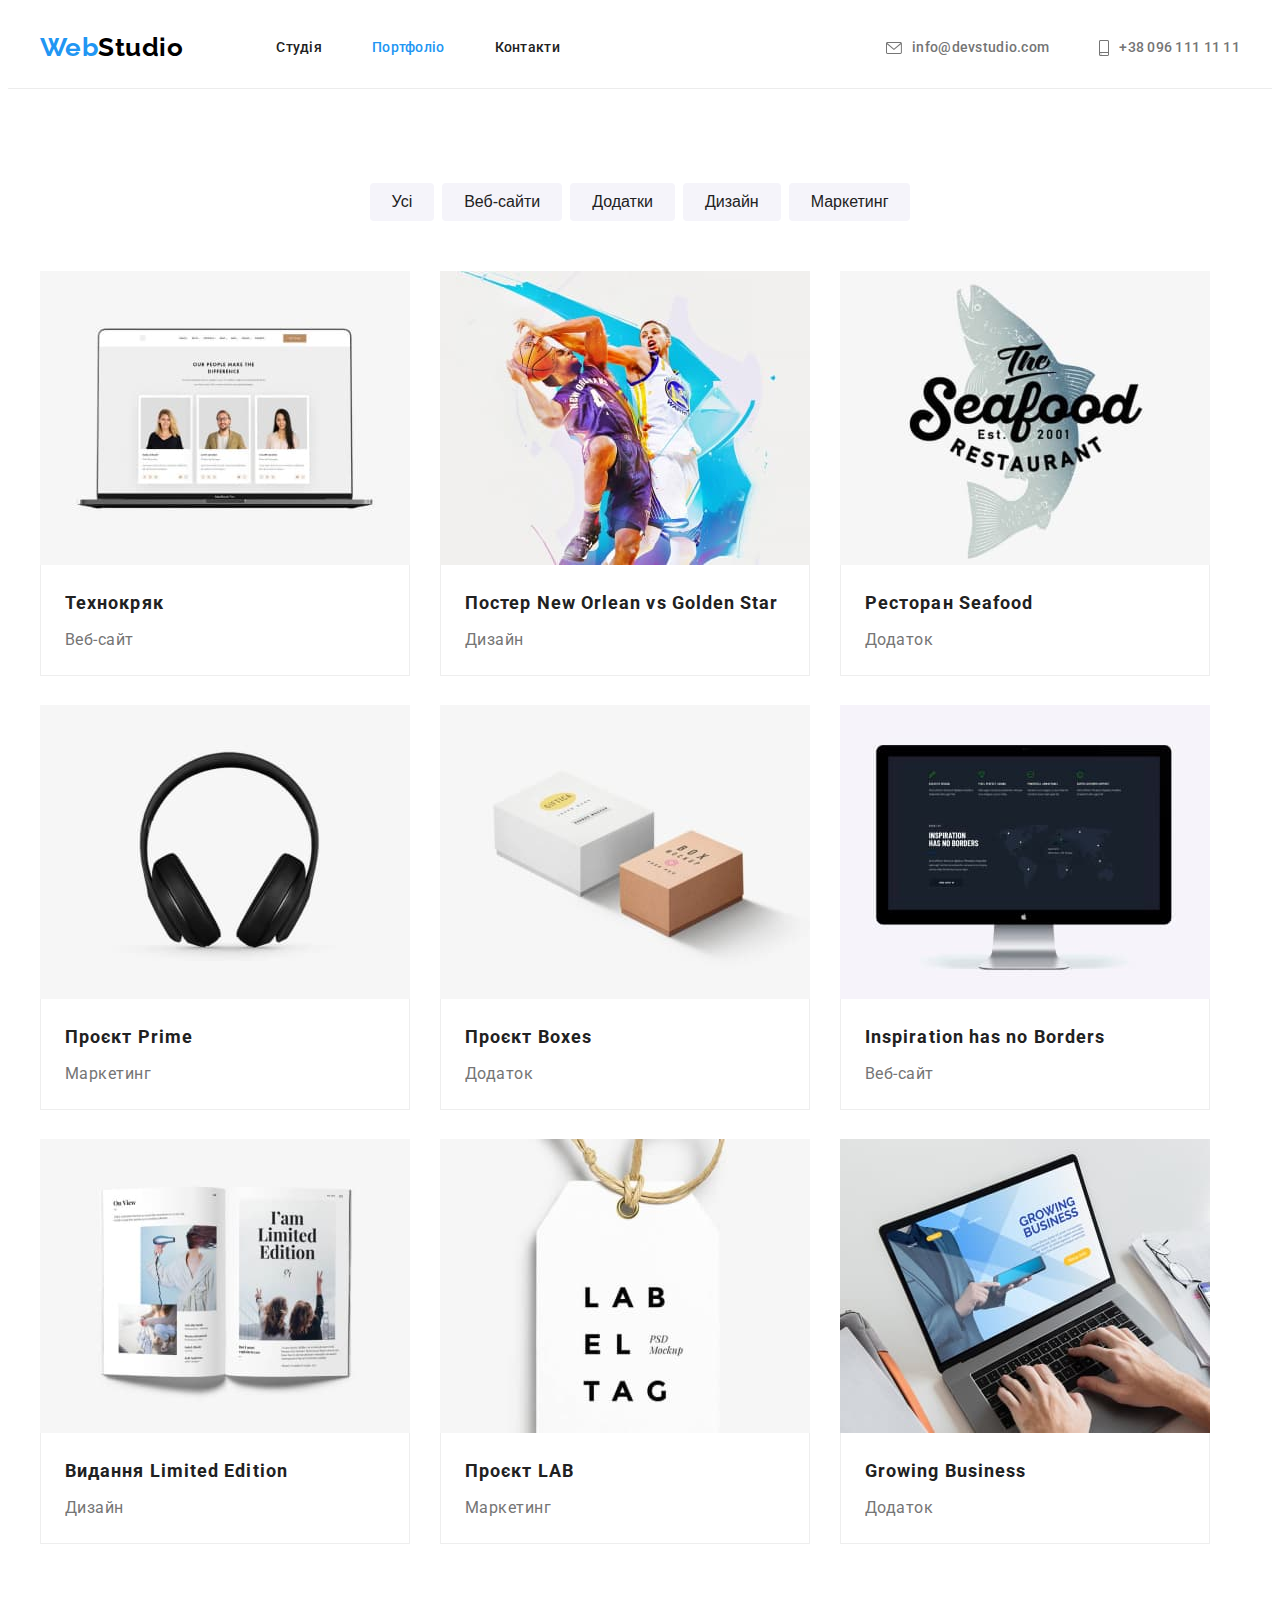
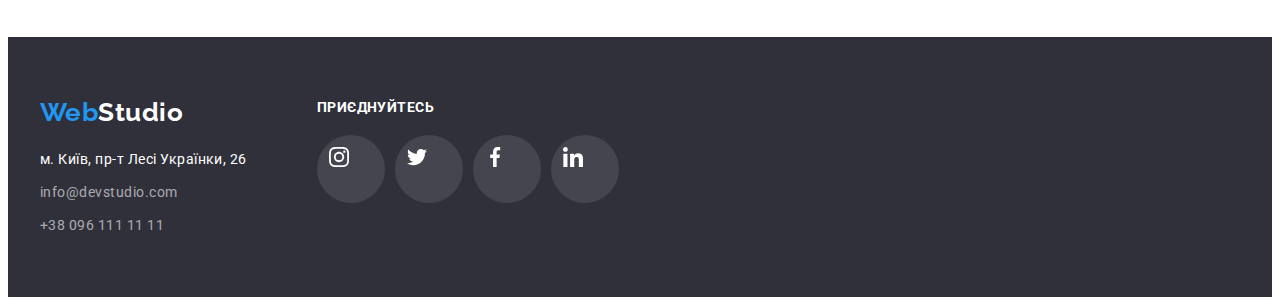
==== portfolio.html @ a913b35a "Add previous files" ====
<!DOCTYPE html>
<html lang="uk">
  <head>
    <meta charset="utf-8" />
    <meta http-equiv="x-ua-compatible" content="ie=edge" />
    <meta name="viewport" content="width=device-width, initial-scale=1.0" />
    <title>Портфоліо</title>
    <link
      rel="stylesheet"
      href="https://cdnjs.cloudflare.com/ajax/libs/modern-normalize/1.1.0/modern-normalize.min.css"
      integrity="sha512-wpPYUAdjBVSE4KJnH1VR1HeZfpl1ub8YT/NKx4PuQ5NmX2tKuGu6U/JRp5y+Y8XG2tV+wKQpNHVUX03MfMFn9Q=="
      crossorigin="anonymous"
      referrerpolicy="no-referrer"
    />
    <link rel="stylesheet" href="./css/styles.css" />
    <link rel="preconnect" href="https://fonts.googleapis.com" />
    <link rel="preconnect" href="https://fonts.gstatic.com" crossorigin />
    <link
      href="https://fonts.googleapis.com/css2?family=Raleway:wght@700&family=Roboto:wght@400;500;700;900&display=swap"
      rel="stylesheet"
    />
  </head>
  <body>
    <header class="page-header">
      <div class="container nav-container">
        <nav class="main-nav">
          <a href="./index.html" class="header-logo link"><span class="accent">Web</span>Studio</a>
          <ul class="list nav-list">
            <li class="item"><a href="./index.html" class="nav-link link">Студія</a></li>
            <li class="item">
              <a href="./portfolio.html" class="nav-link link current">Портфоліо</a>
            </li>
            <li class="item"><a href="" class="nav-link link">Контакти</a></li>
          </ul>
        </nav>
        <ul class="list contact-list">
          <li class="item">
            <a href="mailto:info@devstudio.com" class="nav-link link">
              <svg class="nav-icon" width="16" height="12">
                <use href="./images/symbol-defs.svg#email-icon"></use>
              </svg>
              info@devstudio.com
            </a>
          </li>
          <li class="item">
            <a href="tel:+380961111111" class="nav-link link">
              <svg class="nav-icon" width="10" height="16">
                <use href="./images/symbol-defs.svg#tel-icon"></use>
              </svg>
              +38 096 111 11 11</a
            >
          </li>
        </ul>
      </div>
    </header>

    <main>
      <!-- Portfolio -->
      <section class="portfolio section">
        <div class="container">
          <h1 class="visually-hidden">Портфоліо</h1>
          <ul class="list filter-list">
            <li class="item"><button type="button" class="filter-btn">Усі</button></li>
            <li class="item"><button type="button" class="filter-btn">Веб-сайти</button></li>
            <li class="item"><button type="button" class="filter-btn">Додатки</button></li>
            <li class="item"><button type="button" class="filter-btn">Дизайн</button></li>
            <li class="item"><button type="button" class="filter-btn">Маркетинг</button></li>
          </ul>
          <ul class="list portfolio-list">
            <li class="card">
              <a href="" class="link">
                <img
                  class="portfolio-image"
                  src="./images/img-portfolio-1.jpg"
                  alt="Сторінка сайту Технокряк"
                  width="370"
                  height="294"
                />
                <div class="card-text">
                  <h2 class="portfolio-title">Технокряк</h2>
                  <p class="portfolio-text">Веб-сайт</p>
                </div>
              </a>
            </li>
            <li class="card">
              <a href="" class="link">
                <img
                  class="portfolio-image"
                  src="./images/img-portfolio-2.jpg"
                  alt="Постер"
                  width="370"
                  height="294"
                />
                <div class="card-text">
                  <h2 class="portfolio-title">
                    Постер <span lang="en">New Orlean vs Golden Star</span>
                  </h2>
                  <p class="portfolio-text">Дизайн</p>
                </div>
              </a>
            </li>
            <li class="card">
              <a href="" class="link">
                <img
                  class="portfolio-image"
                  src="./images/img-portfolio-3.jpg"
                  alt="Ресторан логотип"
                  width="370"
                  height="294"
                />
                <div class="card-text">
                  <h2 class="portfolio-title">Ресторан <span lang="en">Seafood</span></h2>
                  <p class="portfolio-text">Додаток</p>
                </div>
              </a>
            </li>
            <li class="card">
              <a href="" class="link">
                <img
                  class="portfolio-image"
                  src="./images/img-portfolio-4.jpg"
                  alt="Навушники"
                  width="370"
                  height="294"
                />
                <div class="card-text">
                  <h2 class="portfolio-title">Проєкт <span lang="en">Prime</span></h2>
                  <p class="portfolio-text">Маркетинг</p>
                </div>
              </a>
            </li>
            <li class="card">
              <a href="" class="link">
                <img
                  class="portfolio-image"
                  src="./images/img-portfolio-5.jpg"
                  alt="Дві коробки"
                  width="370"
                  height="294"
                />
                <div class="card-text">
                  <h2 class="portfolio-title">Проєкт <span lang="en">Boxes</span></h2>
                  <p class="portfolio-text">Додаток</p>
                </div>
              </a>
            </li>
            <li class="card">
              <a href="" class="link">
                <img
                  class="portfolio-image"
                  src="./images/img-portfolio-6.jpg"
                  alt="Сторінка сайту"
                  width="370"
                  height="294"
                />
                <div class="card-text">
                  <h2 lang="en" class="portfolio-title">Inspiration has no Borders</h2>
                  <p class="portfolio-text">Веб-сайт</p>
                </div>
              </a>
            </li>
            <li class="card">
              <a href="" class="link">
                <img
                  class="portfolio-image"
                  src="./images/img-portfolio-7.jpg"
                  alt="Розворот журналу"
                  width="370"
                  height="294"
                />
                <div class="card-text">
                  <h2 class="portfolio-title">Видання <span lang="en">Limited Edition</span></h2>
                  <p class="portfolio-text">Дизайн</p>
                </div>
              </a>
            </li>
            <li class="card">
              <a href="" class="link">
                <img
                  class="portfolio-image"
                  src="./images/img-portfolio-8.jpg"
                  alt="Бірка Лаб"
                  width="370"
                  height="294"
                />
                <div class="card-text">
                  <h2 class="portfolio-title">Проєкт <span lang="en">LAB</span></h2>
                  <p class="portfolio-text">Маркетинг</p>
                </div>
              </a>
            </li>
            <li class="card">
              <a href="" class="link">
                <img
                  class="portfolio-image"
                  src="./images/img-portfolio-9.jpg"
                  alt="Сторінка додатку"
                  width="370"
                  height="294"
                />
                <div class="card-text">
                  <h2 lang="en" class="portfolio-title">Growing Business</h2>
                  <p class="portfolio-text">Додаток</p>
                </div>
              </a>
            </li>
          </ul>
        </div>
      </section>
    </main>
    <!-- Footer -->
    <footer class="footer">
      <div class="container">
        <div class="adress-container">
          <a href="./index.html" class="footer-logo link"><span class="accent">Web</span>Studio</a>
          <address class="address-list">
            <ul class="list">
              <li class="item">
                <a
                  href="https://goo.gl/maps/oFrESirGFiArBrEv5"
                  target="_blank"
                  rel="noopener noreferrer"
                  class="address-link link"
                  >м. Київ, пр-т Лесі Українки, 26</a
                >
              </li>
              <li class="item">
                <a href="mailto:info@devstudio.com" class="contact-link link">info@devstudio.com</a>
              </li>
              <li class="item">
                <a href="tel:+380961111111" class="contact-link link">+38 096 111 11 11</a>
              </li>
            </ul>
          </address>
        </div>
        <div>
          <strong class="join">Приєднуйтесь</strong>
          <ul class="list social-list">
            <li class="item">
              <a class="social-link" href=""
                ><svg class="icon join-icon" width="20" height="20">
                  <use href="./images/symbol-defs.svg#icon-instagram"></use>
                </svg>
              </a>
            </li>
            <li class="item">
              <a class="social-link" href=""
                ><svg class="icon join-icon" width="20" height="20">
                  <use href="./images/symbol-defs.svg#icon-twitter"></use>
                </svg>
              </a>
            </li>
            <li class="item">
              <a class="social-link" href=""
                ><svg class="icon join-icon" width="20" height="20">
                  <use href="./images/symbol-defs.svg#icon-facebook"></use>
                </svg>
              </a>
            </li>
            <li class="item">
              <a class="social-link" href=""
                ><svg class="icon join-icon" width="20" height="20">
                  <use href="./images/symbol-defs.svg#icon-linkedin"></use>
                </svg>
              </a>
            </li>
          </ul>
        </div>
      </div>
    </footer>
  </body>
</html>
---- css/styles.css ----
:root {
  --primary-white-color: #ffffff;
  --primary-text-color: #212121;
  --secondary-text-color: #757575;
  --accent-color: #2196f3;
  --primary-background-color: #2f303a;
  --secondary-background-color: #f5f4fa;
  --icon-color: #afb1b8;
}

/* * {
  outline: 1px solid tomato;
} */

body {
  color: var(--primary-text-color);
  background-color: var(--primary-white-color);

  font-family: 'Roboto', sans-serif;
  letter-spacing: 0.03em;
}

h1,
h2,
h3,
h4,
h5,
h6 {
  margin: 0;
}

.link {
  text-decoration: none;
}

.list {
  list-style: none;
  padding: 0;
  margin: 0;
}

.visually-hidden {
  position: absolute;
  width: 1px;
  height: 1px;
  margin: -1px;
  border: 0;
  padding: 0;

  white-space: nowrap;
  clip-path: inset(100%);
  clip: rect(0 0 0 0);
  overflow: hidden;
}

.container {
  width: 1200px;
  margin-left: auto;
  margin-right: auto;
  padding-left: 15px;
  padding-right: 15px;
}

/* Logo */

.header-logo {
  color: #000000;

  font-family: 'Raleway';
  font-weight: 700;
  font-size: 26px;
  line-height: 1.2;
}

.accent {
  color: var(--accent-color);
}

/* Navigation */

.page-header {
  border-bottom: 1px solid #ececec;
}

.nav-container {
  display: flex;
  align-items: center;
}

.main-nav {
  display: flex;
  align-items: center;
}

.nav-list {
  display: flex;
  margin-left: 93px;
}

.nav-list .item + .item {
  margin-left: 50px;
}

.contact-list {
  display: flex;
  margin-left: auto;
}

.contact-list .item + .item {
  margin-left: 50px;
}

.contact-list .link {
  color: var(--secondary-text-color);
}
.nav-icon {
  padding: 0;
  fill: currentColor;
  align-items: center;
  margin-right: 10px;
}

.nav-link {
  display: flex;
  align-items: center;
  padding-top: 32px;
  padding-bottom: 32px;

  color: var(--primary-text-color);
  font-weight: 500;
  font-size: 14px;
  line-height: 1.14;
  letter-spacing: 0.02em;
}

.nav-link:hover,
.nav-link:focus {
  color: var(--accent-color);
}

.nav-link.current {
  color: var(--accent-color);
}

/* Hero */

.hero-section {
  max-width: 1600px;
  margin-left: auto;
  margin-right: auto;
  background-color: #c4c4c4;
  background-image: linear-gradient(rgba(47, 48, 58, 0.4), rgba(47, 48, 58, 0.4)),
    url('../images/hero-background.jpg');
  background-repeat: no-repeat;
  color: var(--primary-white-color);

  text-align: center;
}

.hero-container {
  padding: 200px 250px;

  text-align: center;
}

.hero-title {
  margin-bottom: 30px;

  font-weight: 900;
  font-size: 44px;
  line-height: 1.36;
  letter-spacing: 0.06em;
  text-transform: uppercase;
}

.hero-btn {
  display: inline-block;
  padding: 10px 32px;

  background-color: var(--accent-color);
  color: inherit;
  border: none;
  border-radius: 4px;

  font-weight: 700;
  font-size: 16px;
  line-height: 1.9;
  letter-spacing: 0.06em;

  cursor: pointer;
}

/* Section */

.section {
  padding-top: 94px;
  padding-bottom: 94px;
}

.section.no-padding {
  padding-top: 0;
}

.section-title {
  margin-bottom: 50px;

  color: var(--primary-text-color);

  font-size: 36px;
  line-height: 1.17;
  text-align: center;
}

/* Features */

.features-container {
  display: flex;
}

.features-container .thumb {
  display: flex;
  padding: 25px 100px;
  margin-bottom: 30px;

  width: 270px;
  height: 120px;
  background-color: var(--secondary-background-color);
  border-radius: 4px;
}

.features-container .item {
  width: calc((100% - 90px) / 4);
}

.features-container .item + .item {
  margin-left: 30px;
}

.features-title {
  margin-bottom: 10px;
  color: var(--primary-text-color);

  font-size: 14px;
  line-height: 1.14;
  text-transform: uppercase;
}

.features-text {
  margin: 0;

  color: var(--secondary-text-color);

  font-size: 14px;
  line-height: 1.7;
}

/* Work */

.work-list {
  display: flex;
}

.work-list .item {
}

.work-list .item + .item {
  margin-left: 30px;
}

.work-image {
  display: block;
}

/* Team */

.team.section {
  background-color: var(--secondary-background-color);
}

.team-list {
  display: flex;

  text-align: center;
}

.team-list > .item {
  border-radius: 0 0 4px 4px;
  box-shadow: 0px 1px 3px rgba(0, 0, 0, 0.12), 0px 1px 1px rgba(0, 0, 0, 0.14),
    0px 2px 1px rgba(0, 0, 0, 0.2);
  background-color: var(--primary-white-color);
}

.team-list .item:not(:last-child) {
  margin-right: 30px;
}

.team-image {
  display: block;
  margin-bottom: 30px;
}

.team-name {
  margin-bottom: 10px;

  color: var(--primary-text-color);

  font-weight: 500;
  font-size: 16px;
  line-height: 1.17;
}

.team-position {
  margin: 0;
  color: var(--secondary-text-color);

  font-size: 16px;
  line-height: 1.2;
}
.social-list {
  display: flex;
  margin: 16px 32px 30px 32px;
}
.social-list .item:not(:last-child) {
  margin-right: 10px;
}

.social-link {
  display: block;
  padding: 12px;

  width: 44px;
  height: 44px;
  border-radius: 50%;
}
.social-link .icon {
  fill: var(--icon-color);
}
.social-link:hover,
.social-link:focus {
  background-color: var(--accent-color);
}

.social-link:hover .icon,
.social-link:focus .icon {
  fill: var(--primary-white-color);
}

/* Clients */

.clients .list {
  display: flex;
}
.clients .item:not(:last-child) {
  margin-right: 30px;
}
.clients .link {
  display: flex;
  width: 170px;
  height: 92px;
  align-items: center;
  justify-content: center;

  border: 1px solid #afb1b8;
  border-radius: 4px;
}

.company-logo {
  fill: var(--icon-color);
}
.clients .link:hover,
.clients .link:focus {
  border-color: var(--accent-color);
}
.clients .link:hover .company-logo,
.clients .link:focus .company-logo {
  fill: var(--accent-color);
}

/* Footer */

.footer {
  background-color: var(--primary-background-color);
}

.footer .container {
  display: flex;
  padding-top: 60px;
  padding-bottom: 60px;
}

.adress-container {
  margin-right: 70px;
}

.footer-logo {
  display: block;
  margin-bottom: 20px;

  color: var(--primary-white-color);

  font-family: 'Raleway';
  font-weight: 700;
  font-size: 26px;
  line-height: 1.2;
}

.address-list {
  font-style: normal;
}

.address-list .item:not(:last-child) {
  margin-bottom: 9px;
}

.address-link,
.contact-link {
  display: block;

  color: var(--primary-white-color);

  font-weight: 400;
  font-size: 14px;
  line-height: 1.7;
}

.contact-link {
  color: rgba(255, 255, 255, 0.6);
}

.address-link:hover,
.address-link:focus,
.contact-link:hover,
.contact-link:focus {
  color: var(--accent-color);
}

.join {
  display: inline-block;
  margin-bottom: 20px;

  font-size: 14px;
  line-height: 16px;
  letter-spacing: 0.03em;
  text-transform: uppercase;

  color: var(--primary-white-color);
}

.footer .social-list {
  margin: 0;
}

.footer .social-link {
  background-color: rgba(255, 255, 255, 0.1);
}

.footer .social-link:hover,
.footer .social-link:focus {
  background-color: var(--accent-color);
}

.footer .join-icon {
  fill: var(--primary-white-color);
}

/* Portfolio */

.filter-list {
  display: flex;
  justify-content: center;
  margin-bottom: 50px;
}

.filter-list .item + .item {
  margin-left: 8px;
}

.filter-btn {
  display: inline-block;
  border: none;
  border-radius: 4px;
  padding: 6px 22px;

  background-color: var(--secondary-background-color);
  color: var(--primary-text-color);

  text-align: center;
  font-weight: 500;
  font-size: 16px;
  line-height: 1.62;

  cursor: pointer;
}

.filter-btn:hover,
.filter-btn:focus {
  background-color: var(--accent-color);
  color: var(--primary-white-color);
  box-shadow: 0px 3px 1px rgba(0, 0, 0, 0.1), 0px 1px 2px rgba(0, 0, 0, 0.08),
    0px 2px 2px rgba(0, 0, 0, 0.12);
}

.portfolio-list {
  display: flex;
  flex-wrap: wrap;
}

.portfolio-list .card {
  max-width: calc((100% - 60px) / 3);
  max-height: 404px;
  margin-right: 30px;
  margin-bottom: 30px;
}

.portfolio-list .card:hover,
.portfolio-list .card:focus {
  box-shadow: 0px 1px 1px rgba(0, 0, 0, 0.12), 0px 4px 4px rgba(0, 0, 0, 0.06),
    1px 4px 6px rgba(0, 0, 0, 0.16);
}

.portfolio-list .card:nth-child(3n) {
  margin-right: 0;
}

.portfolio-list .card:nth-last-child(-n + 3) {
  margin-bottom: 0;
}

.portfolio-title {
  margin-bottom: 4px;

  color: var(--primary-text-color);

  letter-spacing: 0.06em;
  font-size: 18px;
  line-height: 2;
}

.portfolio-text {
  margin: 0;

  color: var(--secondary-text-color);

  font-size: 16px;
  line-height: 1.9;
}

.portfolio-image {
  display: block;
}

.card-text {
  padding: 20px 24px;
  border: 1px solid #eeeeee;
  border-top: 0;
}
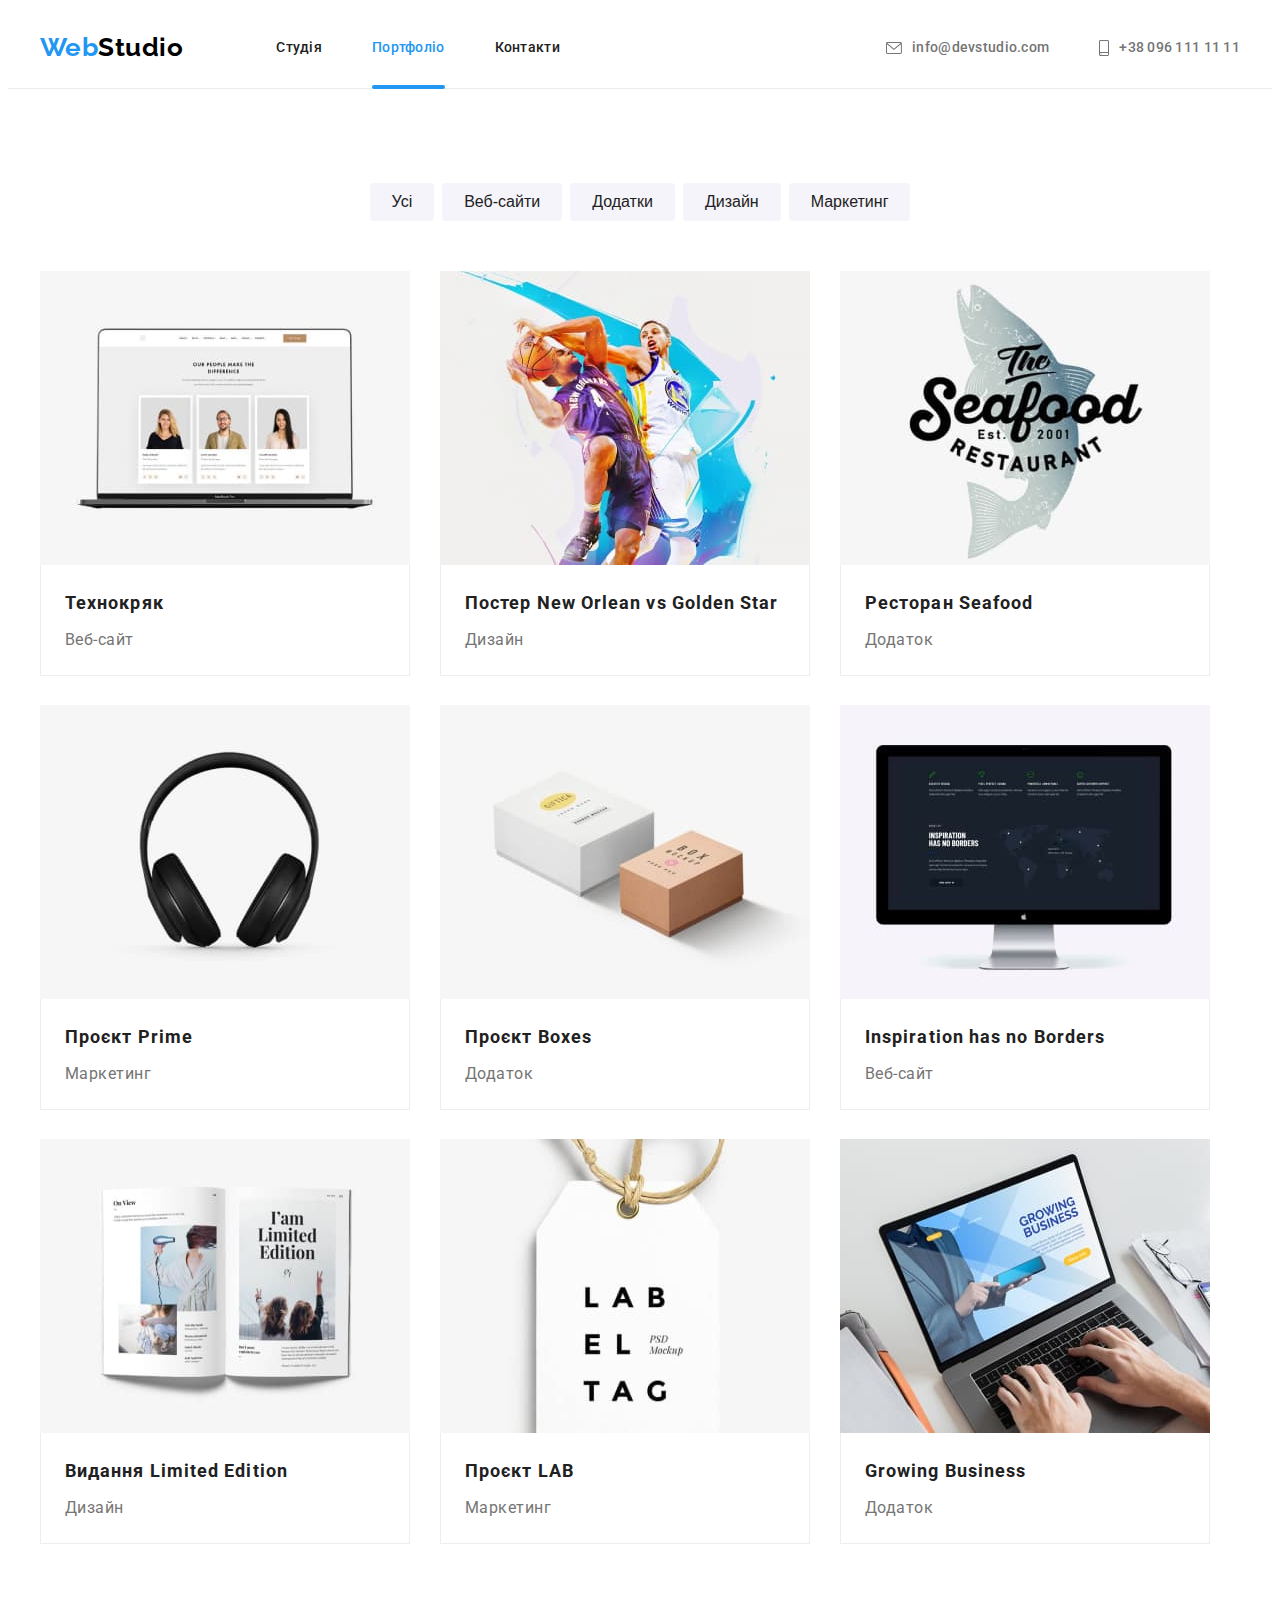
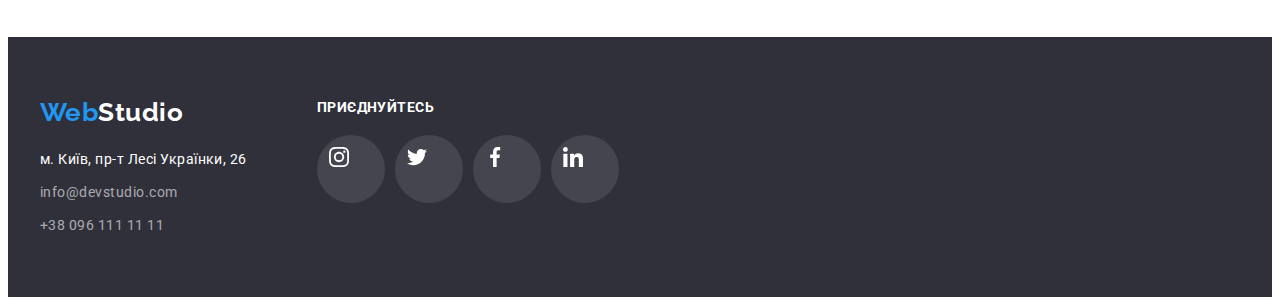
==== commit a497313d: "Add modal" ====
--- a/portfolio.html
+++ b/portfolio.html
@@ -69,13 +69,20 @@
           <ul class="list portfolio-list">
             <li class="card">
               <a href="" class="link">
-                <img
-                  class="portfolio-image"
-                  src="./images/img-portfolio-1.jpg"
-                  alt="Сторінка сайту Технокряк"
-                  width="370"
-                  height="294"
-                />
+                <div class="portfolio-wrap">
+                  <img
+                    class="portfolio-image"
+                    src="./images/img-portfolio-1.jpg"
+                    alt="Сторінка сайту Технокряк"
+                    width="370"
+                    height="294"
+                  />
+                  <p class="portfolio-descr">
+                    Ресурс пропонує комплексні пропозиції з різним рівнем функціоналу та сервісів.
+                    Все це дозволить відвідувачу отримати вичерпні відомості про компанію чи
+                    приватну особу.
+                  </p>
+                </div>
                 <div class="card-text">
                   <h2 class="portfolio-title">Технокряк</h2>
                   <p class="portfolio-text">Веб-сайт</p>
@@ -84,13 +91,20 @@
             </li>
             <li class="card">
               <a href="" class="link">
-                <img
-                  class="portfolio-image"
-                  src="./images/img-portfolio-2.jpg"
-                  alt="Постер"
-                  width="370"
-                  height="294"
-                />
+                <div class="portfolio-wrap">
+                  <img
+                    class="portfolio-image"
+                    src="./images/img-portfolio-2.jpg"
+                    alt="Сторінка сайту Технокряк"
+                    width="370"
+                    height="294"
+                  />
+                  <p class="portfolio-descr">
+                    Ресурс пропонує комплексні пропозиції з різним рівнем функціоналу та сервісів.
+                    Все це дозволить відвідувачу отримати вичерпні відомості про компанію чи
+                    приватну особу.
+                  </p>
+                </div>
                 <div class="card-text">
                   <h2 class="portfolio-title">
                     Постер <span lang="en">New Orlean vs Golden Star</span>
@@ -101,13 +115,20 @@
             </li>
             <li class="card">
               <a href="" class="link">
-                <img
-                  class="portfolio-image"
-                  src="./images/img-portfolio-3.jpg"
-                  alt="Ресторан логотип"
-                  width="370"
-                  height="294"
-                />
+                <div class="portfolio-wrap">
+                  <img
+                    class="portfolio-image"
+                    src="./images/img-portfolio-3.jpg"
+                    alt="Сторінка сайту Технокряк"
+                    width="370"
+                    height="294"
+                  />
+                  <p class="portfolio-descr">
+                    Ресурс пропонує комплексні пропозиції з різним рівнем функціоналу та сервісів.
+                    Все це дозволить відвідувачу отримати вичерпні відомості про компанію чи
+                    приватну особу.
+                  </p>
+                </div>
                 <div class="card-text">
                   <h2 class="portfolio-title">Ресторан <span lang="en">Seafood</span></h2>
                   <p class="portfolio-text">Додаток</p>
@@ -116,13 +137,20 @@
             </li>
             <li class="card">
               <a href="" class="link">
-                <img
-                  class="portfolio-image"
-                  src="./images/img-portfolio-4.jpg"
-                  alt="Навушники"
-                  width="370"
-                  height="294"
-                />
+                <div class="portfolio-wrap">
+                  <img
+                    class="portfolio-image"
+                    src="./images/img-portfolio-4.jpg"
+                    alt="Сторінка сайту Технокряк"
+                    width="370"
+                    height="294"
+                  />
+                  <p class="portfolio-descr">
+                    Ресурс пропонує комплексні пропозиції з різним рівнем функціоналу та сервісів.
+                    Все це дозволить відвідувачу отримати вичерпні відомості про компанію чи
+                    приватну особу.
+                  </p>
+                </div>
                 <div class="card-text">
                   <h2 class="portfolio-title">Проєкт <span lang="en">Prime</span></h2>
                   <p class="portfolio-text">Маркетинг</p>
@@ -131,13 +159,20 @@
             </li>
             <li class="card">
               <a href="" class="link">
-                <img
-                  class="portfolio-image"
-                  src="./images/img-portfolio-5.jpg"
-                  alt="Дві коробки"
-                  width="370"
-                  height="294"
-                />
+                <div class="portfolio-wrap">
+                  <img
+                    class="portfolio-image"
+                    src="./images/img-portfolio-5.jpg"
+                    alt="Сторінка сайту Технокряк"
+                    width="370"
+                    height="294"
+                  />
+                  <p class="portfolio-descr">
+                    Ресурс пропонує комплексні пропозиції з різним рівнем функціоналу та сервісів.
+                    Все це дозволить відвідувачу отримати вичерпні відомості про компанію чи
+                    приватну особу.
+                  </p>
+                </div>
                 <div class="card-text">
                   <h2 class="portfolio-title">Проєкт <span lang="en">Boxes</span></h2>
                   <p class="portfolio-text">Додаток</p>
@@ -146,13 +181,20 @@
             </li>
             <li class="card">
               <a href="" class="link">
-                <img
-                  class="portfolio-image"
-                  src="./images/img-portfolio-6.jpg"
-                  alt="Сторінка сайту"
-                  width="370"
-                  height="294"
-                />
+                <div class="portfolio-wrap">
+                  <img
+                    class="portfolio-image"
+                    src="./images/img-portfolio-6.jpg"
+                    alt="Сторінка сайту Технокряк"
+                    width="370"
+                    height="294"
+                  />
+                  <p class="portfolio-descr">
+                    Ресурс пропонує комплексні пропозиції з різним рівнем функціоналу та сервісів.
+                    Все це дозволить відвідувачу отримати вичерпні відомості про компанію чи
+                    приватну особу.
+                  </p>
+                </div>
                 <div class="card-text">
                   <h2 lang="en" class="portfolio-title">Inspiration has no Borders</h2>
                   <p class="portfolio-text">Веб-сайт</p>
@@ -161,13 +203,20 @@
             </li>
             <li class="card">
               <a href="" class="link">
-                <img
-                  class="portfolio-image"
-                  src="./images/img-portfolio-7.jpg"
-                  alt="Розворот журналу"
-                  width="370"
-                  height="294"
-                />
+                <div class="portfolio-wrap">
+                  <img
+                    class="portfolio-image"
+                    src="./images/img-portfolio-7.jpg"
+                    alt="Сторінка сайту Технокряк"
+                    width="370"
+                    height="294"
+                  />
+                  <p class="portfolio-descr">
+                    Ресурс пропонує комплексні пропозиції з різним рівнем функціоналу та сервісів.
+                    Все це дозволить відвідувачу отримати вичерпні відомості про компанію чи
+                    приватну особу.
+                  </p>
+                </div>
                 <div class="card-text">
                   <h2 class="portfolio-title">Видання <span lang="en">Limited Edition</span></h2>
                   <p class="portfolio-text">Дизайн</p>
@@ -176,13 +225,20 @@
             </li>
             <li class="card">
               <a href="" class="link">
-                <img
-                  class="portfolio-image"
-                  src="./images/img-portfolio-8.jpg"
-                  alt="Бірка Лаб"
-                  width="370"
-                  height="294"
-                />
+                <div class="portfolio-wrap">
+                  <img
+                    class="portfolio-image"
+                    src="./images/img-portfolio-8.jpg"
+                    alt="Сторінка сайту Технокряк"
+                    width="370"
+                    height="294"
+                  />
+                  <p class="portfolio-descr">
+                    Ресурс пропонує комплексні пропозиції з різним рівнем функціоналу та сервісів.
+                    Все це дозволить відвідувачу отримати вичерпні відомості про компанію чи
+                    приватну особу.
+                  </p>
+                </div>
                 <div class="card-text">
                   <h2 class="portfolio-title">Проєкт <span lang="en">LAB</span></h2>
                   <p class="portfolio-text">Маркетинг</p>
@@ -191,13 +247,20 @@
             </li>
             <li class="card">
               <a href="" class="link">
-                <img
-                  class="portfolio-image"
-                  src="./images/img-portfolio-9.jpg"
-                  alt="Сторінка додатку"
-                  width="370"
-                  height="294"
-                />
+                <div class="portfolio-wrap">
+                  <img
+                    class="portfolio-image"
+                    src="./images/img-portfolio-9.jpg"
+                    alt="Сторінка сайту Технокряк"
+                    width="370"
+                    height="294"
+                  />
+                  <p class="portfolio-descr">
+                    Ресурс пропонує комплексні пропозиції з різним рівнем функціоналу та сервісів.
+                    Все це дозволить відвідувачу отримати вичерпні відомості про компанію чи
+                    приватну особу.
+                  </p>
+                </div>
                 <div class="card-text">
                   <h2 lang="en" class="portfolio-title">Growing Business</h2>
                   <p class="portfolio-text">Додаток</p>
--- a/css/styles.css
+++ b/css/styles.css
@@ -121,6 +121,8 @@
 }
 
 .nav-link {
+  position: relative;
+
   display: flex;
   align-items: center;
   padding-top: 32px;
@@ -131,6 +133,20 @@
   font-size: 14px;
   line-height: 1.14;
   letter-spacing: 0.02em;
+
+  transition: color 250ms cubic-bezier(0.4, 0, 0.2, 1);
+}
+
+.nav-link.current::after {
+  content: '';
+
+  position: absolute;
+  bottom: -1px;
+  left: 0;
+  width: 100%;
+  height: 4px;
+  border-radius: 2px;
+  background-color: var(--accent-color);
 }
 
 .nav-link:hover,
@@ -261,6 +277,7 @@
 }
 
 .work-list .item {
+  position: relative;
 }
 
 .work-list .item + .item {
@@ -270,7 +287,23 @@
 .work-image {
   display: block;
 }
-
+.work-descr {
+  position: absolute;
+  bottom: 0;
+  width: 100%;
+
+  margin: 0;
+  padding-top: 27px;
+  padding-bottom: 27px;
+
+  font-size: 14px;
+  font-weight: 700;
+  text-transform: uppercase;
+  text-align: center;
+
+  color: var(--primary-white-color);
+  background-color: rgba(47, 48, 58, 0.8);
+}
 /* Team */
 
 .team.section {
@@ -331,9 +364,13 @@
   width: 44px;
   height: 44px;
   border-radius: 50%;
+
+  transition: background-color 250ms cubic-bezier(0.4, 0, 0.2, 1);
 }
 .social-link .icon {
   fill: var(--icon-color);
+
+  transition: fill 250ms cubic-bezier(0.4, 0, 0.2, 1);
 }
 .social-link:hover,
 .social-link:focus {
@@ -362,10 +399,14 @@
 
   border: 1px solid #afb1b8;
   border-radius: 4px;
+
+  transition: border-color 250ms cubic-bezier(0.4, 0, 0.2, 1);
 }
 
 .company-logo {
   fill: var(--icon-color);
+
+  transition: fill 250ms cubic-bezier(0.4, 0, 0.2, 1);
 }
 .clients .link:hover,
 .clients .link:focus {
@@ -421,6 +462,8 @@
   font-weight: 400;
   font-size: 14px;
   line-height: 1.7;
+
+  transition: color 250ms cubic-bezier(0.4, 0, 0.2, 1);
 }
 
 .contact-link {
@@ -452,6 +495,8 @@
 
 .footer .social-link {
   background-color: rgba(255, 255, 255, 0.1);
+
+  transition: background-color 250ms cubic-bezier(0.4, 0, 0.2, 1);
 }
 
 .footer .social-link:hover,
@@ -490,6 +535,10 @@
   line-height: 1.62;
 
   cursor: pointer;
+
+  transition: color 250ms cubic-bezier(0.4, 0, 0.2, 1),
+    background-color 250ms cubic-bezier(0.4, 0, 0.2, 1),
+    box-shadow 250ms cubic-bezier(0.4, 0, 0.2, 1);
 }
 
 .filter-btn:hover,
@@ -510,6 +559,8 @@
   max-height: 404px;
   margin-right: 30px;
   margin-bottom: 30px;
+
+  transition: box-shadow 250ms cubic-bezier(0.4, 0, 0.2, 1);
 }
 
 .portfolio-list .card:hover,
@@ -526,6 +577,31 @@
   margin-bottom: 0;
 }
 
+.portfolio-wrap {
+  position: relative;
+  overflow: hidden;
+}
+
+.portfolio-descr {
+  position: absolute;
+  top: 0;
+  left: 0;
+  height: 100%;
+  transform: translateY(100%);
+
+  margin: 0;
+  padding: 63px 24px;
+
+  font-size: 18px;
+  line-height: 1.5;
+  color: var(--primary-white-color);
+  background-color: rgba(33, 150, 243, 0.9);
+
+  transition: transform 250ms cubic-bezier(0.4, 0, 0.2, 1);
+}
+.portfolio-list .card:hover .portfolio-descr {
+  transform: translateY(0);
+}
 .portfolio-title {
   margin-bottom: 4px;
 
@@ -554,3 +630,56 @@
   border: 1px solid #eeeeee;
   border-top: 0;
 }
+
+/* Modal */
+.backdrop {
+  position: fixed;
+  top: 0;
+  left: 0;
+  width: 100%;
+  height: 100vh;
+  background-color: rgba(0, 0, 0, 0.2);
+  opacity: 1;
+  transition: opacity 250ms cubic-bezier(0.4, 0, 0.2, 1);
+}
+
+.backdrop.is-hidden {
+  opacity: 0;
+  visibility: hidden;
+  pointer-events: none;
+}
+
+.backdrop.is-hidden .modal {
+  transform: translate(-50%, -50%) translateY(100%);
+}
+
+.modal {
+  position: absolute;
+  top: 50%;
+  left: 50%;
+  min-width: 528px;
+  min-height: 581px;
+  background-color: var(--primary-white-color);
+  box-shadow: 0px 1px 3px rgba(0, 0, 0, 0.12), 0px 1px 1px rgba(0, 0, 0, 0.14),
+    0px 2px 1px rgba(0, 0, 0, 0.2);
+  border-radius: 4px;
+
+  transform: translate(-50%, -50%) translateY(0);
+  transition: transform 250ms cubic-bezier(0.4, 0, 0.2, 1);
+}
+
+.close-btn {
+  position: absolute;
+  top: 8px;
+  right: 8px;
+  display: flex;
+  justify-content: center;
+  align-items: center;
+
+  width: 30px;
+  height: 30px;
+  background-color: inherit;
+  border-radius: 50%;
+  border: 1px solid rgba(0, 0, 0, 0.1);
+  cursor: pointer;
+}
